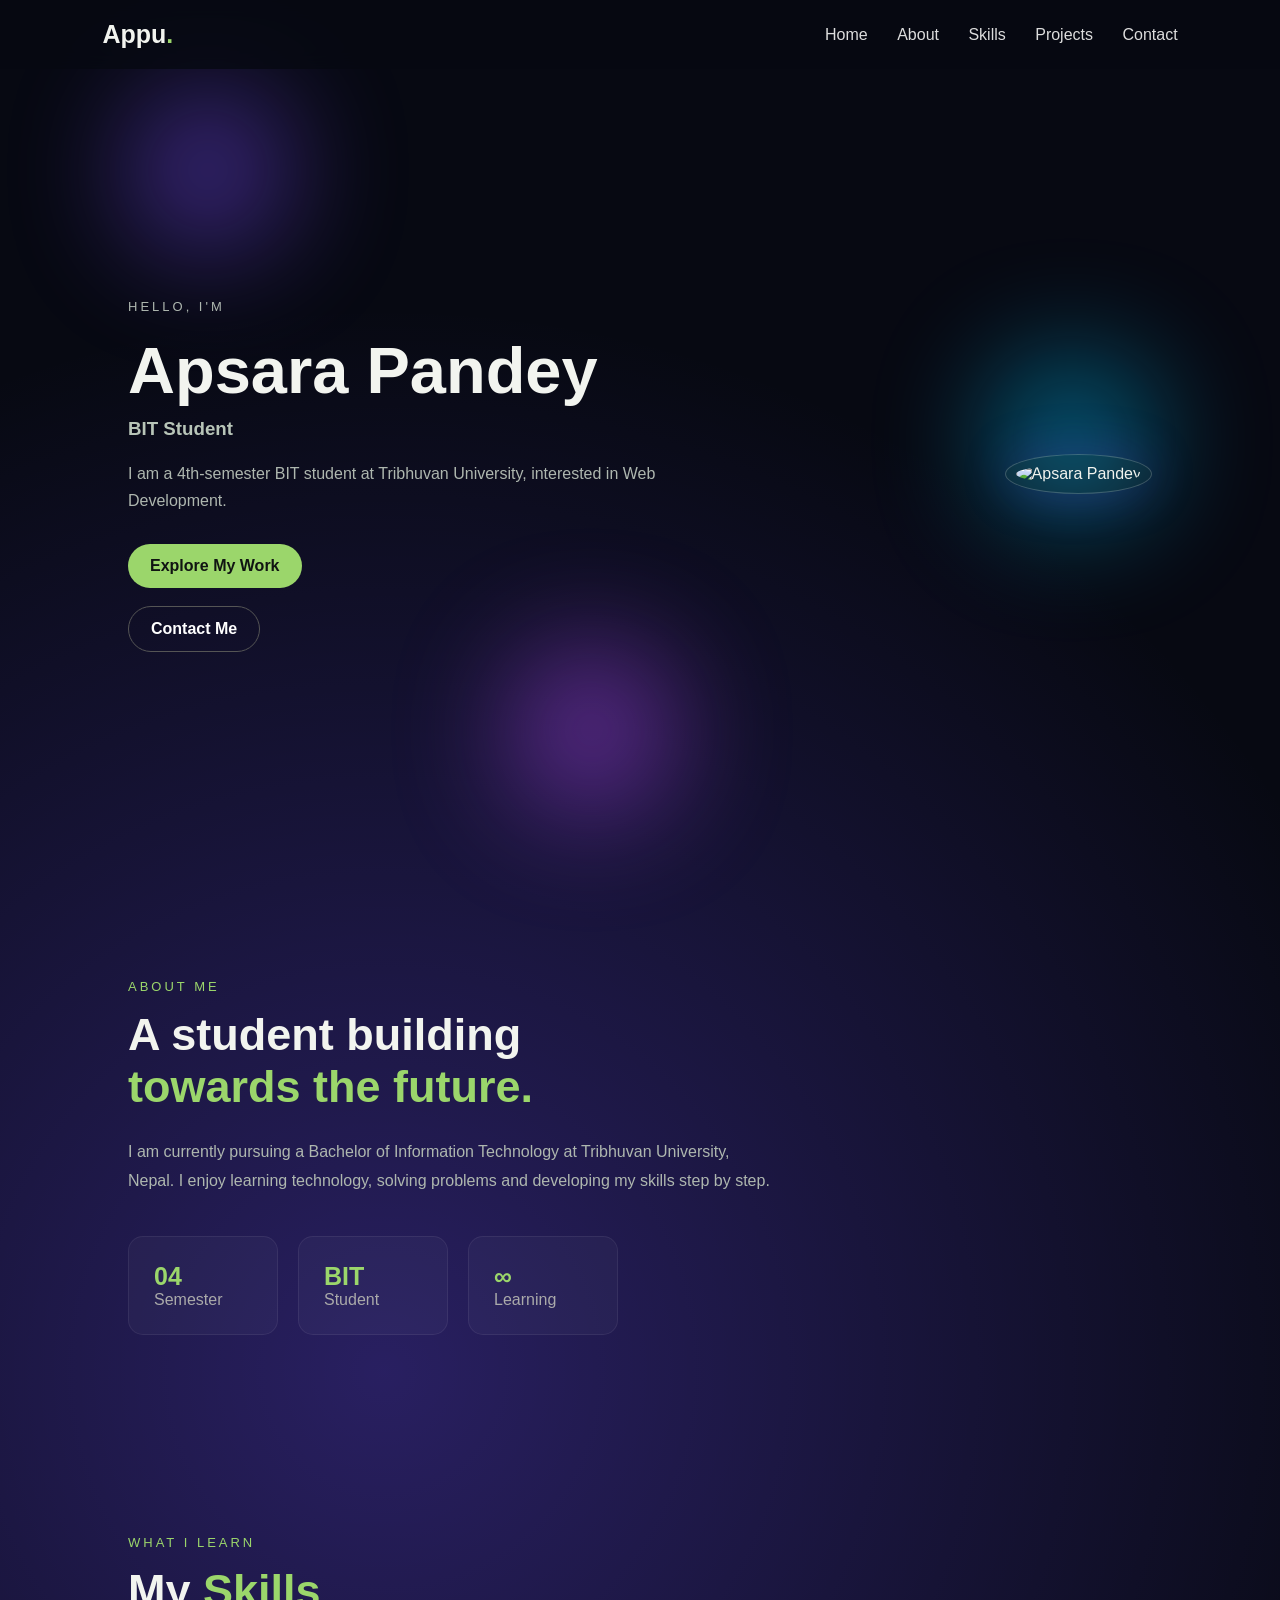
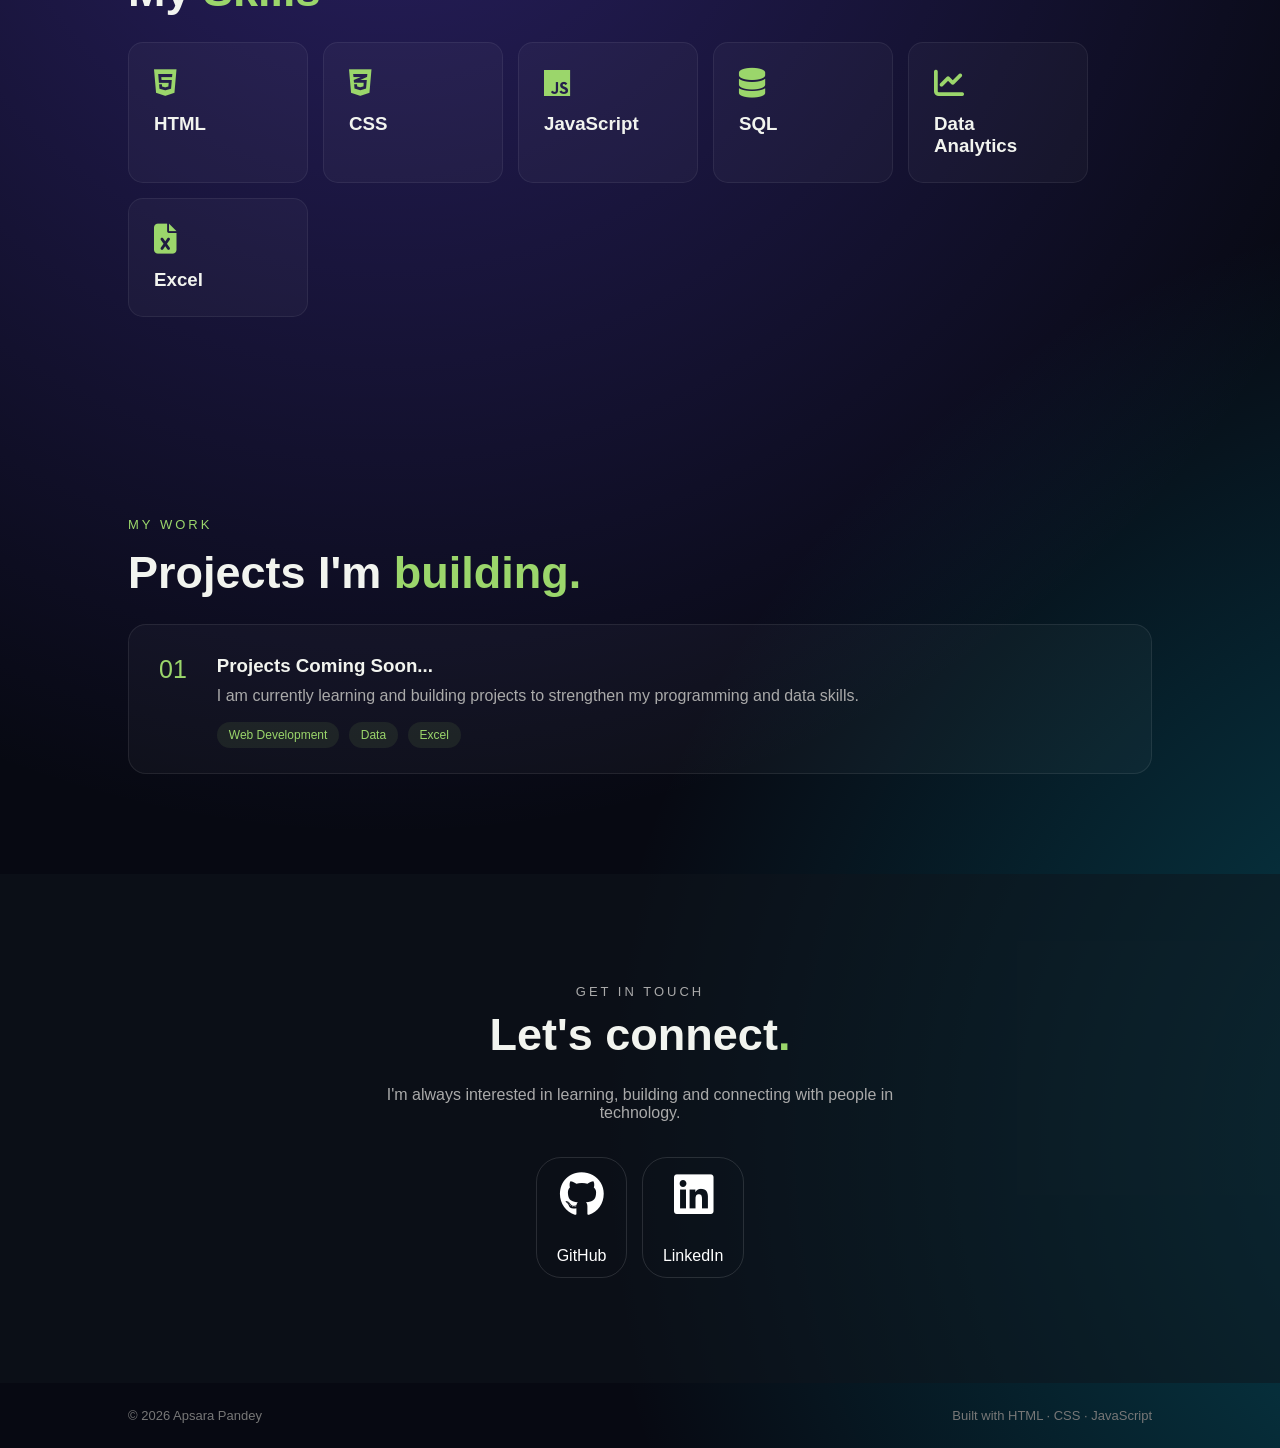
==== index.html @ 00c08256 "Add files via upload" ====
<!DOCTYPE html>
<html lang="en">

<head>
    <meta charset="UTF-8">

    <meta name="viewport" content="width=device-width, initial-scale=1.0">

    <title>Apsara Pandey | Portfolio</title>

    <!-- Font Awesome CDN icons -->
    <link rel="stylesheet"
        href="https://cdnjs.cloudflare.com/ajax/libs/font-awesome/6.5.0/css/all.min.css">

    <link rel="stylesheet" href="style.css">

</head>


<body>

    <div class="glow glow1"></div>
    <div class="glow glow2"></div>
    <div class="glow glow3"></div>

    <nav>

        <h2>Appu<span>.</span></h2>

        <div class="nav-links">

            <a href="#home">Home</a>
            <a href="#about">About</a>
            <a href="#skills">Skills</a>
            <a href="#projects">Projects</a>
            <a href="#contact">Contact</a>

        </div>

    </nav>

    <section id="home" class="hero">

        <div class="hero-text">

            <p class="small">HELLO, I'M</p>

            <h1>Apsara Pandey</h1>

            <h3>BIT Student </h3>

            <p>
                I am a 4th-semester BIT student at Tribhuvan University,
                interested in Web Development.
            </p>


            <div class="buttons">

                <a href="#projects" class="btn">
                    Explore My Work
                </a><br><br>

                <a href="#contact" class="btn second">
                    Contact Me
                </a>

            </div>

        </div>

        <div class="photo-box">

            <img src="image.png" alt="Apsara Pandey">

        </div>

    </section>
<!-- About-->

    <section id="about">

        <p class="small">ABOUT ME</p>

        <h2>A student building<br>
            <span>towards the future.</span>
        </h2>

        <p class="about-text">

            I am currently pursuing a Bachelor of Information Technology
            at Tribhuvan University, Nepal. I enjoy learning technology,
            solving problems and developing my skills step by step.

        </p>


        <div class="info">

            <div>
                <b>04</b>
                <span>Semester</span>
            </div>

            <div>
                <b>BIT</b>
                <span>Student</span>
            </div>

            <div>
                <b>∞</b>
                <span>Learning</span>
            </div>

        </div>

    </section>

    <section id="skills">

        <p class="small">WHAT I LEARN</p>

        <h2>My <span>Skills</span></h2>


        <div class="skills">

        


            <div class="skill">

                <i class="fa-brands fa-html5"></i>

                <h3>HTML</h3>

            </div>


            <div class="skill">

                <i class="fa-brands fa-css3-alt"></i>

                <h3>CSS</h3>

            </div>


            <div class="skill">

                <i class="fa-brands fa-js"></i>

                <h3>JavaScript</h3>

            </div>


            <div class="skill">

                <i class="fa-solid fa-database"></i>

                <h3>SQL</h3>

            </div>


            <div class="skill">

                <i class="fa-solid fa-chart-line"></i>

                <h3>Data Analytics</h3>

            </div>
            
            <div class="skill">
                <i class="fa-solid fa-file-excel"></i>
                <h3>Excel</h3>
            </div>

        </div>

    </section>

    <section id="projects">

        <p class="small">MY WORK</p>

        <h2>Projects I'm <span>building.</span></h2>

        <div class="project">

            <div class="project-number">
                01
            </div>

            <div>

                <h3>Projects Coming Soon...</h3>

                <p>
                    I am currently learning and building projects
                    to strengthen my programming and data skills.
                </p>

                <span>Web Development</span>

                <span>Data</span>

                <span>Excel</span>

            </div>

        </div>

    </section>

    <section id="contact">

        <p class="small">GET IN TOUCH</p>

        <h2>Let's connect<span>.</span></h2>

        <p>
            I'm always interested in learning, building
            and connecting with people in technology.
        </p>


        <div class="social">

            <a href="https://github.com/apsara-pandey"
                target="_blank">

              <h2> <i class="fa-brands fa-github"></i></h2> 

                GitHub

            </a>

            <a href="https://www.linkedin.com/in/apsara-pandey-042609418"
                target="_blank">

                <h2><i class="fa-brands fa-linkedin"></i>
</h2>
                LinkedIn

            </a>

        </div>

    </section>

    <footer>

        <p>&copy; 2026 Apsara Pandey</p>

        <p>Built with HTML · CSS · JavaScript</p>

    </footer>

    <script src="script.js"></script>

</body>

</html>
---- style.css ----
* {
    margin: 0;
    padding: 0;
    box-sizing: border-box;
}

html {
    scroll-behavior: smooth;
}

body {
    font-family: "Arial", sans-serif;

    color: #f2f4ef;

    /* Animated galaxy-like background */
    background:
        radial-gradient(circle at 20% 30%, #6c4cff55, transparent 30%),
        radial-gradient(circle at 80% 60%, #00bcd455, transparent 30%),
        #070912;

    background-size: 150% 150%;

    animation: backgroundMove 10s ease-in-out infinite alternate;

    overflow-x: hidden;
}


/* ================= MOVING BACKGROUND ================= */

@keyframes backgroundMove {

    from {
        background-position: 0% 50%;
    }

    to {
        background-position: 100% 50%;
    }

}


/* ================= GLOWING ORBS ================= */

.glow {
    position: fixed;

    width: 160px;
    height: 160px;

    border-radius: 50%;

    filter: blur(60px);

    opacity: 0.5;

    z-index: -1;
}


/* Purple glow */

.glow1 {
    background: #7c4dff;

    top: 10%;
    left: 10%;

    animation: float1 8s infinite alternate;
}


/* Blue glow */

.glow2 {
    background: #00c6ff;

    top: 40%;
    right: 10%;

    animation: float2 10s infinite alternate;
}


/* Pink glow */

.glow3 {
    background: #b84cff;

    bottom: 10%;
    left: 40%;

    animation: float1 12s infinite alternate;
}


/* Move first and third glow */

@keyframes float1 {

    from {
        transform: translate(0, 0);
    }

    to {
        transform: translate(100px, 50px);
    }

}


/* Move second glow */

@keyframes float2 {

    from {
        transform: translate(0, 0);
    }

    to {
        transform: translate(-80px, 70px);
    }

}


/* ================= NAVIGATION ================= */

nav {

    position: sticky;

    top: 0;

    display: flex;

    justify-content: space-between;

    align-items: center;

    padding: 20px 8%;

    background: #070912cc;

    backdrop-filter: blur(10px);

    z-index: 10;

}


nav h2 {
    font-size: 25px;
}


nav h2 span,
h2 span {
    color: #9bd66b;
}


.nav-links a {

    color: #ddd;

    text-decoration: none;

    margin-left: 25px;

    transition: 0.3s;

}


.nav-links a:hover {

    color: #9bd66b;

}


/* ================= HERO ================= */

.hero {

    min-height: 90vh;

    display: flex;

    justify-content: space-between;

    align-items: center;

    padding: 80px 10%;

}


.hero-text {

    max-width: 600px;

}


.small {

    color: #9bd66b;

    font-size: 13px;

    letter-spacing: 3px;

    margin-bottom: 15px;

}


.hero h1 {

    font-size: 65px;

    margin-bottom: 10px;

}


.hero h3 {

    color: #b8c5b8;

    margin-bottom: 20px;

}


.hero-text > p {

    line-height: 1.7;

    color: #aeb7af;

}


/* ================= BUTTONS ================= */

.buttons {

    margin-top: 30px;

}


.btn {

    display: inline-block;

    padding: 13px 22px;

    background: #9bd66b;

    color: #101412;

    border-radius: 30px;

    text-decoration: none;

    font-weight: bold;

    margin-right: 10px;

    transition: 0.3s;

}


.btn:hover {

    transform: translateY(-4px);

}


.btn.second {

    background: transparent;

    color: white;

    border: 1px solid #555;

}


/* ================= PROFILE PHOTO ================= */

.photo-box {

    padding: 10px;

    border: 1px solid #ffffff33;

    border-radius: 50%;

    background: #ffffff08;

    box-shadow: 0 0 50px #7c4dff44;

}


.photo-box img {

    width: 280px;

    height: 280px;

    object-fit: cover;

    border-radius: 50%;

}


/* ================= SECTIONS ================= */

section {

    padding: 100px 10%;

}


section h2 {

    font-size: 45px;

    margin-bottom: 25px;

}


/* ================= ABOUT ================= */

.about-text {

    max-width: 650px;

    color: #aeb7af;

    line-height: 1.8;

}


.info {

    display: flex;

    gap: 20px;

    margin-top: 40px;

}


.info div {

    padding: 25px;

    width: 150px;

    background: #ffffff08;

    border: 1px solid #ffffff12;

    border-radius: 15px;

}


.info b {

    display: block;

    font-size: 25px;

    color: #9bd66b;

}


.info span {

    color: #aaa;

}


/* ================= SKILLS ================= */

.skills {

    display: flex;

    flex-wrap: wrap;

    gap: 15px;

}


.skill {

    width: 180px;

    padding: 25px;

    background: #ffffff08;

    border: 1px solid #ffffff12;

    border-radius: 15px;

    transition: 0.3s;

}


.skill i {

    font-size: 30px;

    color: #9bd66b;

    margin-bottom: 15px;

}


.skill:hover {

    transform: translateY(-7px);

    border-color: #9bd66b;

}


/* ================= PROJECT ================= */

.project {

    display: flex;

    gap: 30px;

    padding: 30px;

    border: 1px solid #ffffff15;

    border-radius: 18px;

    background: #ffffff08;

}


.project-number {

    color: #9bd66b;

    font-size: 25px;

}


.project p {

    color: #aaa;

    margin: 10px 0 20px;

}


.project span {

    padding: 6px 12px;

    background: #9bd66b18;

    color: #9bd66b;

    border-radius: 20px;

    font-size: 12px;

    margin-right: 5px;

}


/* ================= CONTACT ================= */

#contact {

    text-align: center;

    background: #10151d88;

}


#contact > p {

    color: #aaa;

    max-width: 550px;

    margin: 10px auto;

}


.social {

    margin-top: 30px;

}


.social a {

    display: inline-block;

    color: white;

    text-decoration: none;

    padding: 12px 20px;

    border: 1px solid #ffffff20;

    border-radius: 25px;

    margin: 5px;

    transition: 0.3s;

}


.social a:hover {

    color: #9bd66b;

    border-color: #9bd66b;

}


/* ================= FOOTER ================= */

footer {

    display: flex;

    justify-content: space-between;

    padding: 25px 10%;

    color: #777;

    font-size: 13px;

}


/* ================= MOBILE ================= */

@media (max-width: 700px) {

    nav {

        flex-direction: column;

        gap: 15px;

    }


    .hero {

        flex-direction: column;

        text-align: center;

        gap: 50px;

    }


    .hero h1 {

        font-size: 45px;

    }


    .photo-box img {

        width: 220px;

        height: 220px;

    }


    .info {

        flex-wrap: wrap;

    }


    footer {

        flex-direction: column;

        gap: 10px;

        text-align: center;

    }

}
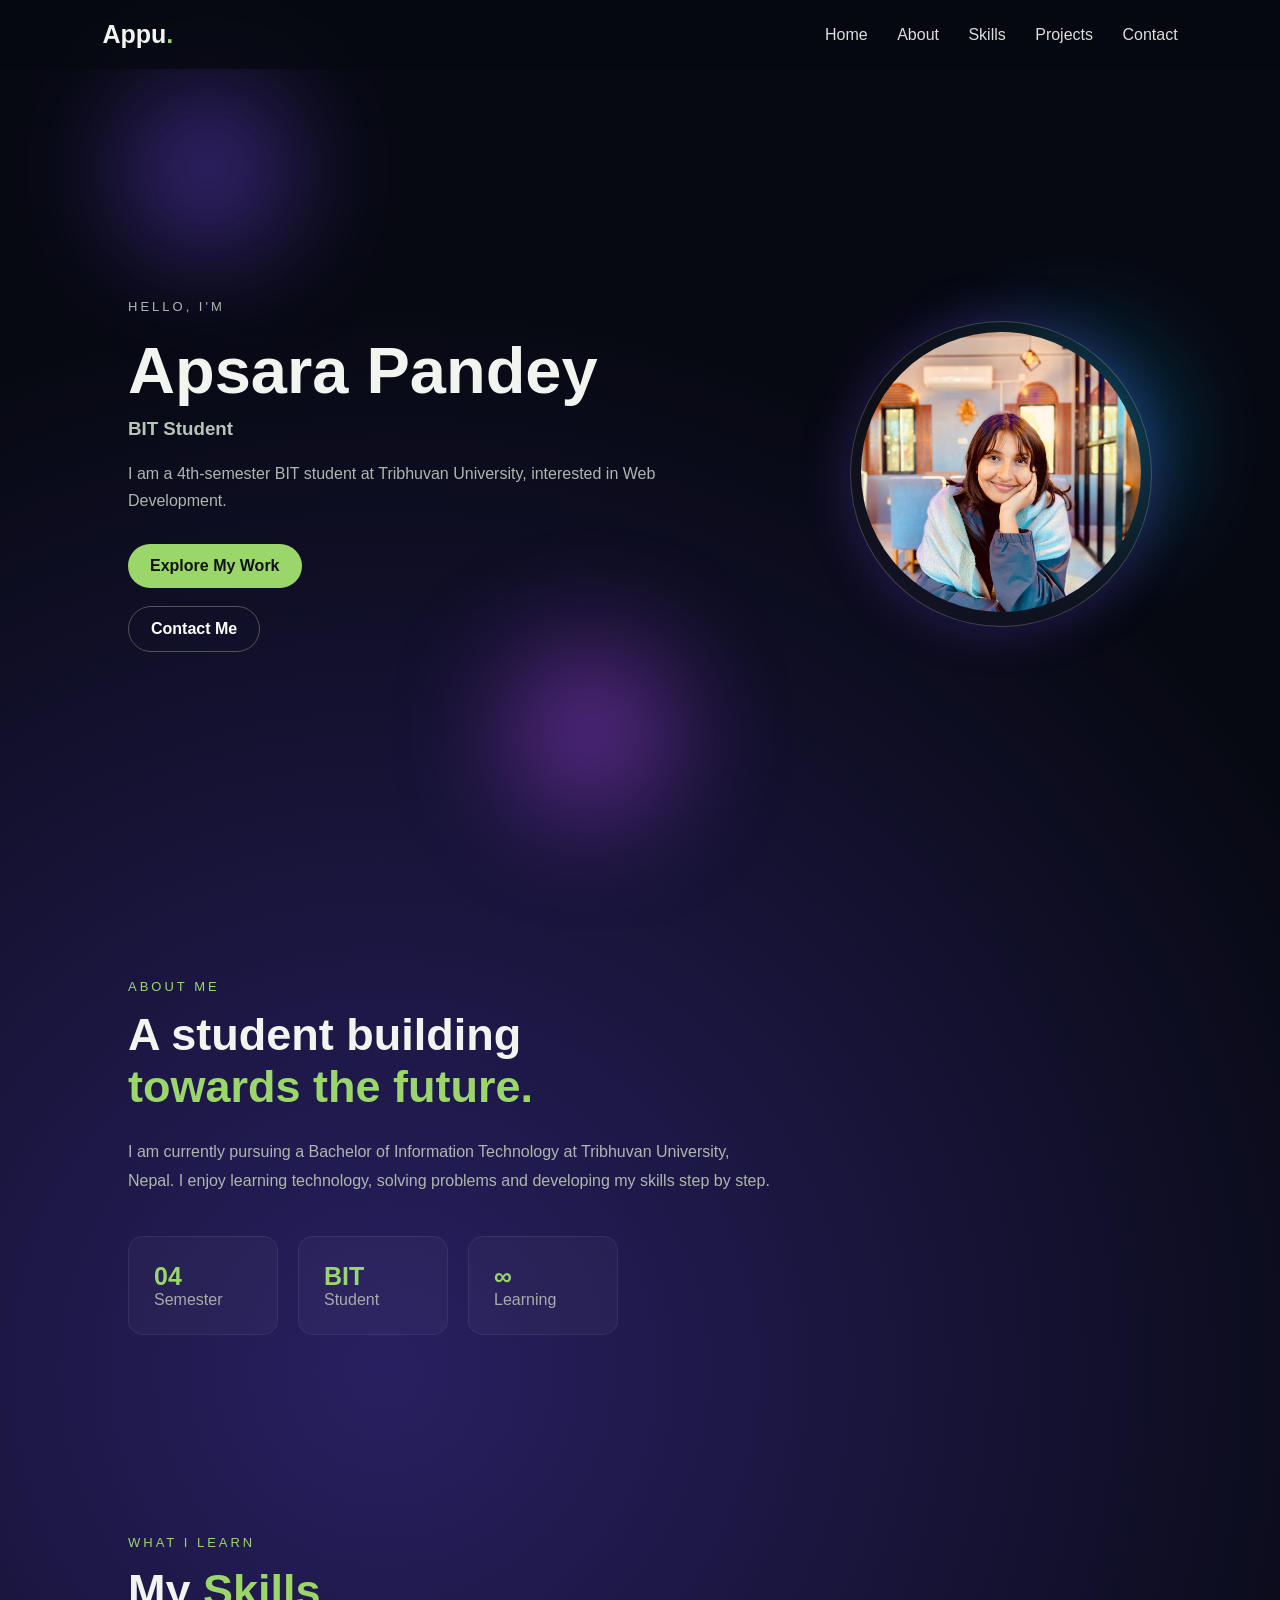
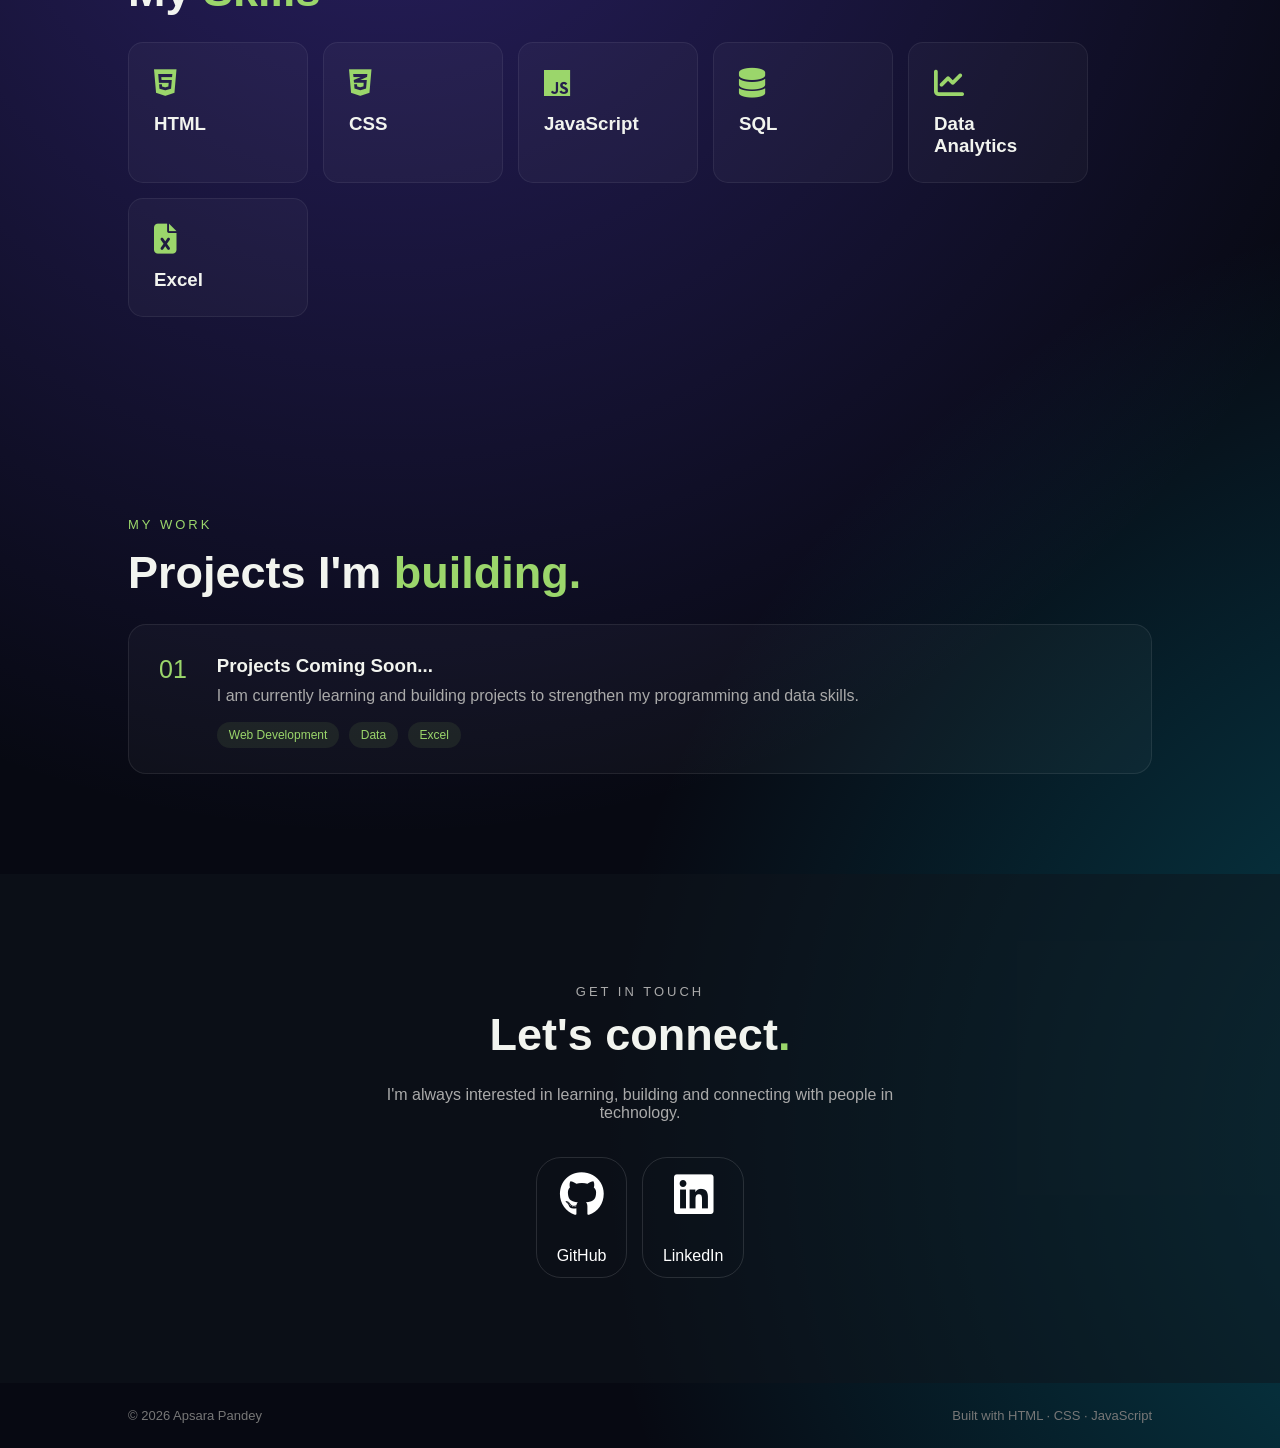
==== commit 583c0c3b: "Fix HTML structure and update image source" ====
--- a/index.html
+++ b/index.html
@@ -71,7 +71,7 @@
 
         <div class="photo-box">
 
-            <img src="image.png" alt="Apsara Pandey">
+            <img src="photo.jpeg" alt="Apsara Pandey">
 
         </div>
 
@@ -262,4 +262,4 @@
 
 </body>
 
-</html>+</html>
